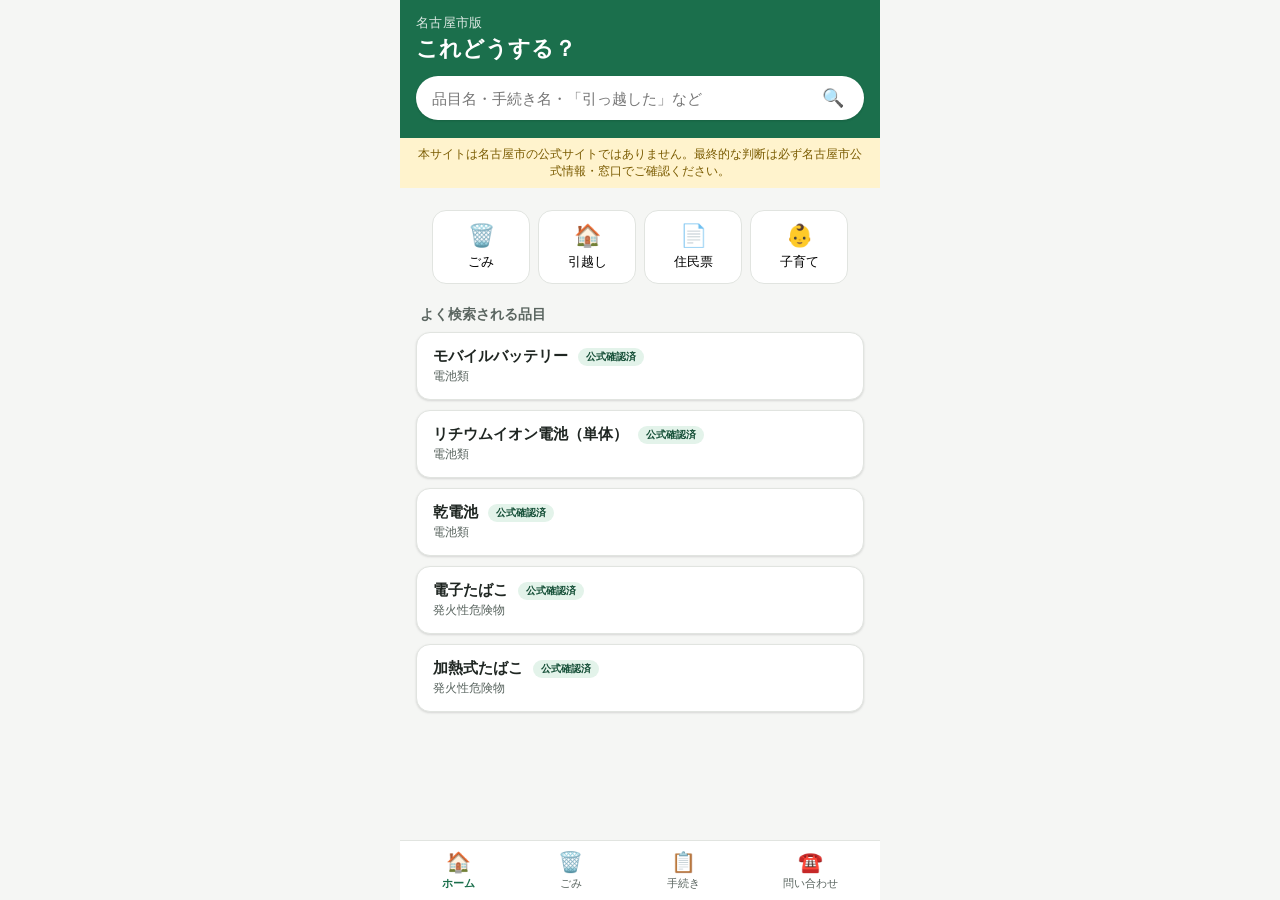
==== index.html @ a4858de3 "名古屋市版「これどうする？」公開用静的サイト 初版 開発正本(kore-dousuru-nagoya, commit c56a587)からブラウザ実行に必要な最小ファイルのみを 抽出して構成した公開専" ====
<!DOCTYPE html>
<html lang="ja">
<head>
<meta charset="UTF-8" />
<meta http-equiv="refresh" content="0; url=src/app/index.html" />
<title>これどうする？ 名古屋市版</title>
<script>location.replace('src/app/index.html');</script>
</head>
<body>
<p><a href="src/app/index.html">これどうする？ 名古屋市版 を開く</a></p>
</body>
</html>
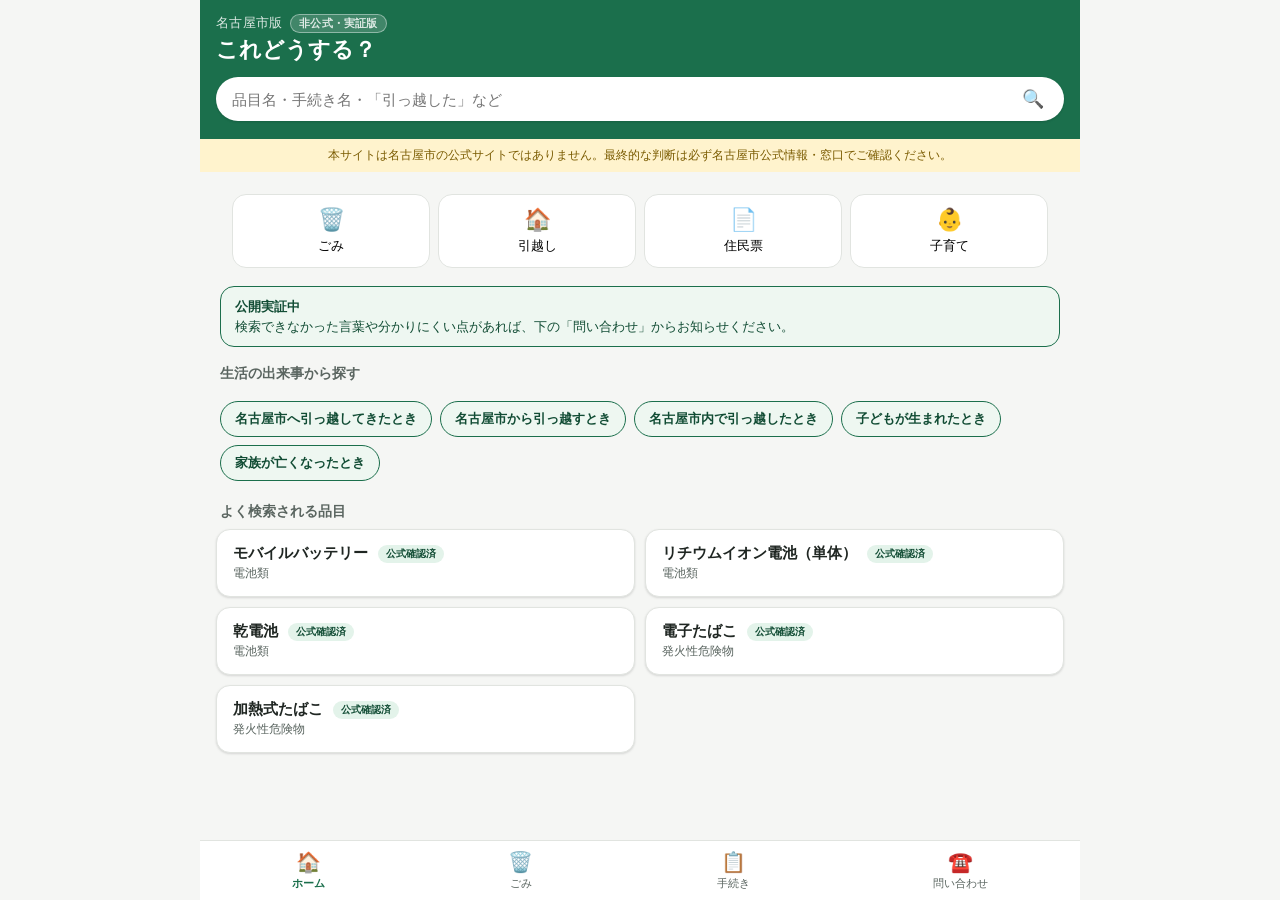
==== commit f3bc93ea: "chore: harden public beta safety and rights notices Mirror of dev repo 4cd19ad: unofficial/beta labe" ====
--- a/index.html
+++ b/index.html
@@ -2,11 +2,22 @@
 <html lang="ja">
 <head>
 <meta charset="UTF-8" />
+<meta name="viewport" content="width=device-width, initial-scale=1" />
 <meta http-equiv="refresh" content="0; url=src/app/index.html" />
-<title>これどうする？ 名古屋市版</title>
+<title>これどうする？ 名古屋市版｜非公式・実証版</title>
+<meta name="description" content="名古屋市の公式情報をもとに、ごみの出し方や主要な生活手続を「次に何をすればよいか」の形で確認する非公式の実証サービスです。最終確認は名古屋市公式情報をご利用ください。" />
+<meta property="og:type" content="website" />
+<meta property="og:site_name" content="これどうする？ 名古屋市版" />
+<meta property="og:title" content="これどうする？ 名古屋市版｜非公式・実証版" />
+<meta property="og:description" content="名古屋市の公式情報をもとに、ごみの出し方や主要な生活手続を「次に何をすればよいか」の形で確認する非公式の実証サービスです。最終確認は名古屋市公式情報をご利用ください。" />
+<meta property="og:url" content="https://fukuoka1980521-beep.github.io/kore-dousuru-nagoya/" />
+<meta name="twitter:card" content="summary" />
+<meta name="twitter:title" content="これどうする？ 名古屋市版｜非公式・実証版" />
+<meta name="twitter:description" content="名古屋市の公式情報をもとに、ごみの出し方や主要な生活手続を「次に何をすればよいか」の形で確認する非公式の実証サービスです。最終確認は名古屋市公式情報をご利用ください。" />
 <script>location.replace('src/app/index.html');</script>
 </head>
 <body>
 <p><a href="src/app/index.html">これどうする？ 名古屋市版 を開く</a></p>
+<p>本サイトは名古屋市の公式サイトではない非公式の公開実証版です。</p>
 </body>
 </html>
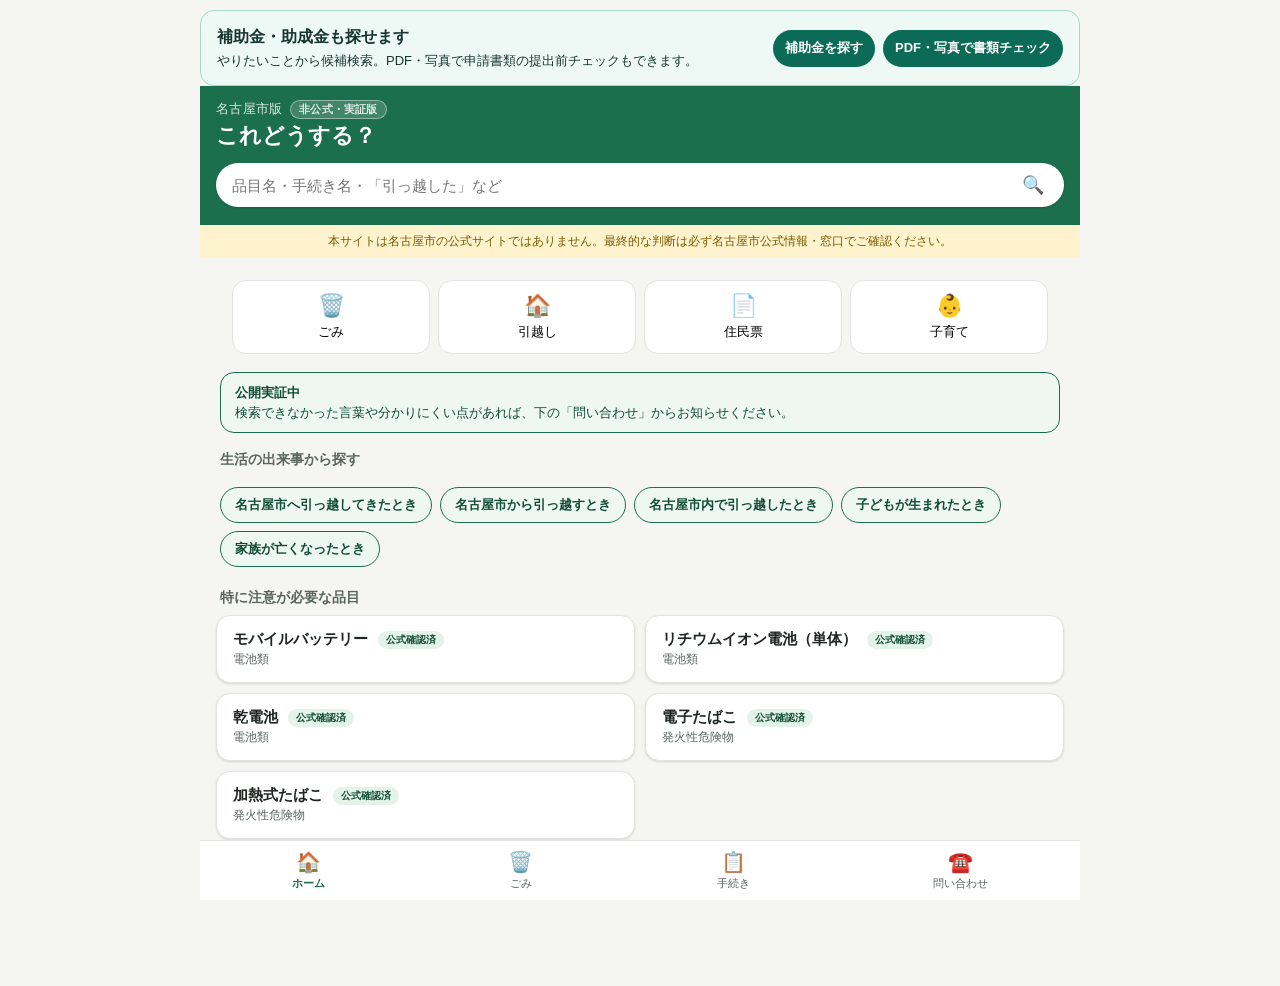
==== commit d0b41815: "Describe subsidy and application assist" ====
--- a/index.html
+++ b/index.html
@@ -5,19 +5,19 @@
 <meta name="viewport" content="width=device-width, initial-scale=1" />
 <meta http-equiv="refresh" content="0; url=src/app/index.html" />
 <title>これどうする？ 名古屋市版｜非公式・実証版</title>
-<meta name="description" content="名古屋市の公式情報をもとに、ごみの出し方や主要な生活手続を「次に何をすればよいか」の形で確認する非公式の実証サービスです。最終確認は名古屋市公式情報をご利用ください。" />
+<meta name="description" content="名古屋市の公式情報をもとに、ごみ・主要手続に加え、補助金・助成金候補検索とPDF・写真による申請書類の提出前チェックを行う非公式の実証サービスです。最終確認は名古屋市公式情報をご利用ください。" />
 <meta property="og:type" content="website" />
 <meta property="og:site_name" content="これどうする？ 名古屋市版" />
 <meta property="og:title" content="これどうする？ 名古屋市版｜非公式・実証版" />
-<meta property="og:description" content="名古屋市の公式情報をもとに、ごみの出し方や主要な生活手続を「次に何をすればよいか」の形で確認する非公式の実証サービスです。最終確認は名古屋市公式情報をご利用ください。" />
+<meta property="og:description" content="名古屋市の公式情報をもとに、ごみ・主要手続に加え、補助金・助成金候補検索とPDF・写真による申請書類の提出前チェックを行う非公式の実証サービスです。最終確認は名古屋市公式情報をご利用ください。" />
 <meta property="og:url" content="https://fukuoka1980521-beep.github.io/kore-dousuru-nagoya/" />
 <meta name="twitter:card" content="summary" />
 <meta name="twitter:title" content="これどうする？ 名古屋市版｜非公式・実証版" />
-<meta name="twitter:description" content="名古屋市の公式情報をもとに、ごみの出し方や主要な生活手続を「次に何をすればよいか」の形で確認する非公式の実証サービスです。最終確認は名古屋市公式情報をご利用ください。" />
+<meta name="twitter:description" content="名古屋市の公式情報をもとに、ごみ・主要手続に加え、補助金・助成金候補検索とPDF・写真による申請書類の提出前チェックを行う非公式の実証サービスです。最終確認は名古屋市公式情報をご利用ください。" />
 <script>location.replace('src/app/index.html');</script>
 </head>
 <body>
-<p><a href="src/app/index.html">これどうする？ 名古屋市版 を開く</a></p>
+<p><a href="src/app/index.html">これどうする？ 名古屋市版 を開く</a></p><p><a href="src/app/assist/index.html">補助金・申請チェックを開く</a></p>
 <p>本サイトは名古屋市の公式サイトではない非公式の公開実証版です。</p>
 </body>
 </html>
